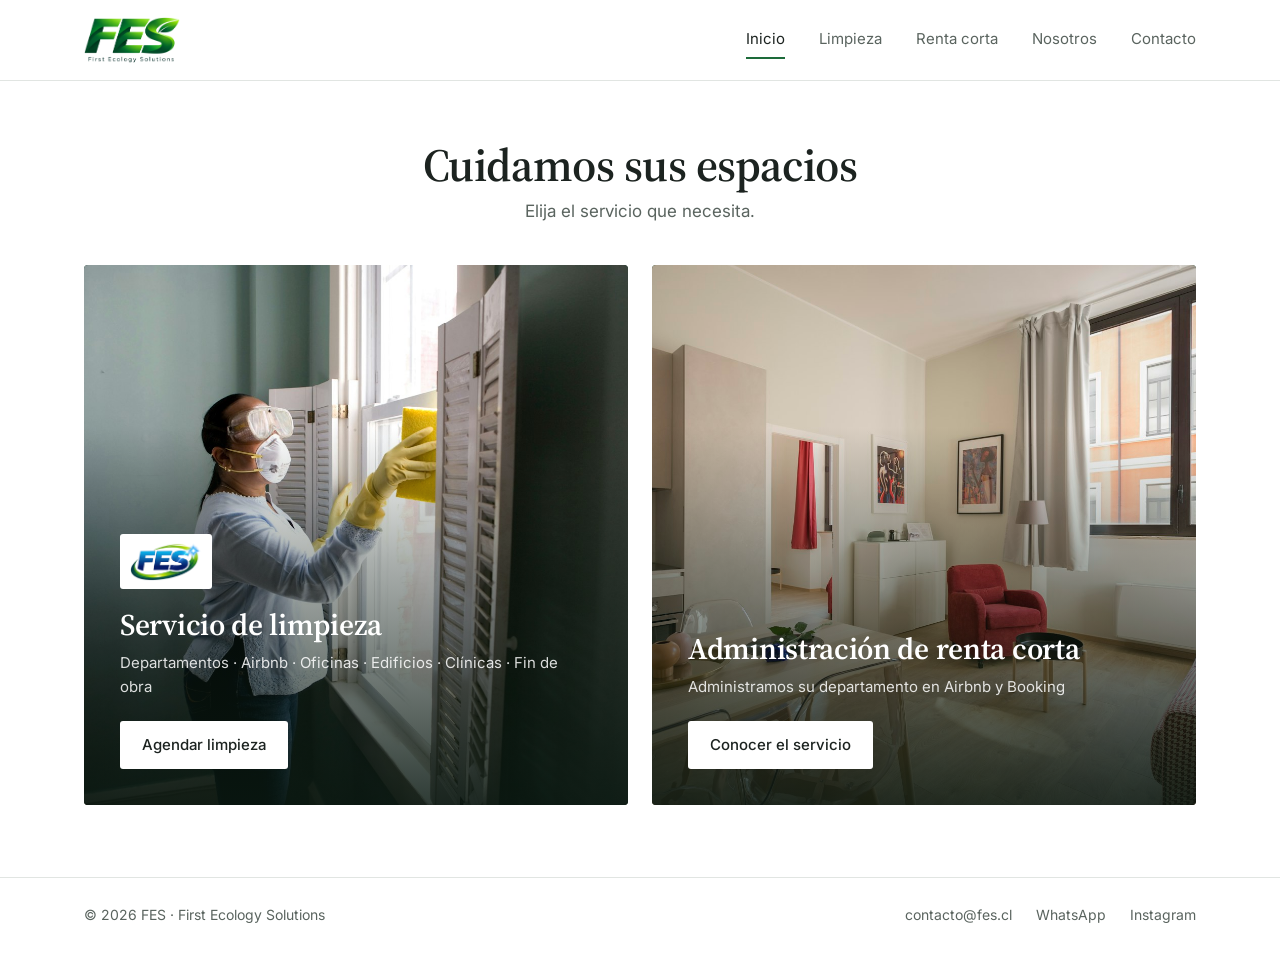
==== index.html @ 9bafbc3a "Sitio web FES: portada, renta corta, nosotros y contacto Co-Authored-By: Claude Opus 5.5 <noreply@an" ====
<!DOCTYPE html>
<html lang="es-CL">
<head>
  <meta charset="UTF-8" />
  <meta name="viewport" content="width=device-width, initial-scale=1.0" />
  <title>FES · First Ecology Solutions</title>
  <meta name="description" content="FES First Ecology Solutions: limpieza profesional y administración de departamentos en renta corta." />
  <link rel="icon" type="image/png" href="assets/logo-fes.png" />
  <link rel="preconnect" href="https://fonts.googleapis.com" />
  <link rel="preconnect" href="https://fonts.gstatic.com" crossorigin />
  <link href="https://fonts.googleapis.com/css2?family=Inter:wght@400;500;600&family=Source+Serif+4:opsz,wght@8..60,500;8..60,600&display=swap" rel="stylesheet" />
  <link rel="stylesheet" href="styles.css" />
</head>
<body class="page-home">

  <header class="header">
    <div class="container header__inner">
      <a href="index.html" class="header__logo" aria-label="FES inicio">
        <img src="assets/logo-fes.png" alt="FES First Ecology Solutions" />
      </a>
      <nav class="nav" id="nav">
        <a href="index.html" class="is-active">Inicio</a>
        <a href="https://www.tuu.cl/fes" target="_blank" rel="noopener">Limpieza</a>
        <a href="renta-corta.html">Renta corta</a>
        <a href="nosotros.html">Nosotros</a>
        <a href="contacto.html">Contacto</a>
      </nav>
      <button class="nav-toggle" id="navToggle" aria-label="Abrir menú" aria-expanded="false">
        <span></span><span></span><span></span>
      </button>
    </div>
  </header>

  <main class="home">
    <div class="container">
      <div class="home__intro">
        <h1>Cuidamos sus espacios</h1>
        <p>Elija el servicio que necesita.</p>
      </div>

      <div class="choices">
        <a href="https://www.tuu.cl/fes" target="_blank" rel="noopener" class="choice">
          <img src="assets/img/limpieza.jpg" alt="Profesional de FES limpiando una ventana" />
          <div class="choice__body">
            <img class="choice__logo" src="assets/logo-limpieza.png" alt="" />
            <h2>Servicio de limpieza</h2>
            <p>Departamentos · Airbnb · Oficinas · Edificios · Clínicas · Fin de obra</p>
            <span class="choice__btn">Agendar limpieza</span>
          </div>
        </a>

        <a href="renta-corta.html" class="choice">
          <img src="assets/img/renta-corta.jpg" alt="Departamento amoblado listo para huéspedes" />
          <div class="choice__body">
            <h2>Administración de renta corta</h2>
            <p>Administramos su departamento en Airbnb y Booking</p>
            <span class="choice__btn">Conocer el servicio</span>
          </div>
        </a>
      </div>
    </div>
  </main>

  <footer class="footer">
    <div class="container footer__inner">
      <span>© <span data-year></span> FES · First Ecology Solutions</span>
      <div class="footer__links">
        <a href="mailto:contacto@fes.cl">contacto@fes.cl</a>
        <a href="#" data-whatsapp-link>WhatsApp</a>
        <a href="https://instagram.com/" target="_blank" rel="noopener">Instagram</a>
      </div>
    </div>
  </footer>

  <script src="script.js"></script>
</body>
</html>
---- styles.css ----
/* FES · First Ecology Solutions */
:root {
  --green-dark: #123a26;
  --green:      #1d6b3a;
  --blue:       #1b4f9c;
  --ink:        #1c2320;
  --muted:      #5a645f;
  --line:       #e1e5e2;
  --alt:        #f5f6f4;
  --serif: "Source Serif 4", Georgia, "Times New Roman", serif;
  --sans:  "Inter", system-ui, -apple-system, "Segoe UI", sans-serif;
}

* { box-sizing: border-box; margin: 0; padding: 0; }
body { font-family: var(--sans); color: var(--ink); background: #fff; font-size: 16px; line-height: 1.6; -webkit-font-smoothing: antialiased; min-height: 100vh; display: flex; flex-direction: column; }
main { flex: 1; }
img { max-width: 100%; display: block; }
a { color: inherit; text-decoration: none; }
h1, h2 { font-family: var(--serif); font-weight: 600; line-height: 1.2; letter-spacing: -.01em; }
h3 { font-weight: 600; line-height: 1.35; }
.container { width: 100%; max-width: 1160px; margin: 0 auto; padding: 0 24px; }

/* Botones */
.btn { display: inline-block; padding: 13px 26px; border-radius: 3px; border: 1px solid transparent; font: 500 15px/1.2 var(--sans); cursor: pointer; transition: background .15s, color .15s; }
.btn--primary { background: var(--green); color: #fff; }
.btn--primary:hover { background: var(--green-dark); }
.btn--light { background: #fff; color: var(--ink); }
.btn--light:hover { background: var(--alt); }

.kicker { font-size: 13px; font-weight: 600; letter-spacing: .06em; text-transform: uppercase; color: var(--green); margin-bottom: 12px; }
.body-lg { font-size: 17px; color: var(--muted); margin-bottom: 28px; max-width: 520px; }
.page-title { font-size: clamp(32px, 4vw, 46px); margin-bottom: 18px; }

/* Encabezado */
.header { position: sticky; top: 0; z-index: 50; background: #fff; border-bottom: 1px solid var(--line); }
.header__inner { display: flex; align-items: center; justify-content: space-between; height: 80px; }
.header__logo img { height: 46px; width: auto; }
.nav { display: flex; align-items: center; gap: 34px; }
.nav a { font-size: 15px; color: var(--muted); padding: 6px 0; border-bottom: 2px solid transparent; }
.nav a:hover { color: var(--ink); }
.nav a.is-active { color: var(--ink); border-bottom-color: var(--green); }
.nav-toggle { display: none; background: none; border: 0; cursor: pointer; padding: 8px; }
.nav-toggle span { display: block; width: 22px; height: 2px; background: var(--ink); margin: 5px 0; }

/* Portada */
.home { padding: 56px 0 72px; }
.home__intro { text-align: center; margin-bottom: 40px; }
.home__intro h1 { font-size: clamp(32px, 4vw, 46px); margin-bottom: 6px; }
.home__intro p { color: var(--muted); font-size: 17px; }

.choices { display: grid; grid-template-columns: 1fr 1fr; gap: 24px; }
.choice { position: relative; display: block; height: 540px; overflow: hidden; border-radius: 4px; background: var(--green-dark); }
.choice > img { position: absolute; inset: 0; width: 100%; height: 100%; object-fit: cover; transition: transform .6s ease; }
.choice::after { content: ""; position: absolute; inset: 0; background: linear-gradient(to top, rgba(10, 25, 18, .85) 0%, rgba(10, 25, 18, .35) 45%, rgba(10, 25, 18, 0) 70%); }
.choice:hover > img { transform: scale(1.03); }
.choice__body { position: absolute; left: 0; right: 0; bottom: 0; z-index: 1; padding: 36px; color: #fff; }
.choice__logo { width: 92px; background: #fff; padding: 8px 10px; border-radius: 3px; margin-bottom: 18px; }
.choice h2 { font-size: 30px; margin-bottom: 8px; }
.choice p { color: rgba(255, 255, 255, .85); font-size: 15px; margin-bottom: 22px; }
.choice__btn { display: inline-block; background: #fff; color: var(--ink); padding: 12px 22px; border-radius: 3px; font-weight: 500; font-size: 15px; transition: background .15s, color .15s; }
.choice:hover .choice__btn { background: var(--green); color: #fff; }

/* Banner de página */
.banner { position: relative; padding: 140px 0 120px; color: #fff; background: linear-gradient(rgba(10, 25, 18, .55), rgba(10, 25, 18, .55)), var(--img) center / cover no-repeat; }
.banner h1 { font-size: clamp(34px, 5vw, 56px); margin-bottom: 12px; }
.banner p { font-size: 19px; color: rgba(255, 255, 255, .9); margin-bottom: 30px; max-width: 540px; }

/* Secciones */
.section { padding: 88px 0; }
.section--alt { background: var(--alt); }
.section__title { font-size: clamp(28px, 3.4vw, 38px); text-align: center; margin-bottom: 52px; }
.section__title--left { text-align: left; margin-bottom: 32px; }

.icons { display: grid; grid-template-columns: repeat(6, 1fr); gap: 24px; text-align: center; }
.icon-item svg { width: 40px; height: 40px; margin: 0 auto 16px; fill: none; stroke: var(--green); stroke-width: 1.5; stroke-linecap: round; stroke-linejoin: round; }
.icon-item h3 { font-size: 16px; margin-bottom: 4px; }
.icon-item p { font-size: 14px; color: var(--muted); }

.split { display: grid; grid-template-columns: 1fr 1fr; gap: 72px; align-items: center; }
.split__img { width: 100%; aspect-ratio: 4 / 3; object-fit: cover; border-radius: 4px; }

.steps { list-style: none; display: grid; gap: 26px; }
.steps li { display: flex; gap: 20px; align-items: flex-start; }
.steps span { flex-shrink: 0; width: 40px; height: 40px; border: 1px solid var(--green); color: var(--green); border-radius: 50%; display: grid; place-items: center; font-family: var(--serif); font-size: 18px; }
.steps h3 { font-size: 17px; }
.steps p { color: var(--muted); font-size: 15px; }

.values { display: grid; grid-template-columns: repeat(4, 1fr); gap: 40px; }
.values div { border-top: 2px solid var(--green); padding-top: 20px; }
.values h3 { font-size: 18px; margin-bottom: 6px; }
.values p { color: var(--muted); font-size: 15px; }

.cta { background: var(--green-dark); color: #fff; padding: 64px 0; }
.cta__inner { display: flex; justify-content: space-between; align-items: center; gap: 24px; flex-wrap: wrap; }
.cta h2 { font-size: clamp(26px, 3vw, 34px); }
.cta .btn--primary { background: #fff; color: var(--ink); }
.cta .btn--primary:hover { background: var(--alt); }

/* Contacto */
.contact { display: grid; grid-template-columns: 110px 1fr; gap: 12px 16px; border-top: 1px solid var(--line); padding-top: 22px; margin-bottom: 28px; }
.contact dt { color: var(--muted); font-size: 14px; }
.contact a, .note a { color: var(--green); font-weight: 500; }
.note { color: var(--muted); font-size: 15px; }
.form { border: 1px solid var(--line); padding: 34px; display: grid; gap: 18px; }
.form label { display: grid; gap: 6px; font-size: 14px; font-weight: 500; }
.form input, .form select, .form textarea { font: 400 15px var(--sans); padding: 11px 13px; border: 1px solid #c9d0cb; border-radius: 3px; background: #fff; width: 100%; }
.form input:focus, .form select:focus, .form textarea:focus { outline: 2px solid var(--green); outline-offset: -1px; }
.form .btn { justify-self: start; }

/* Pie */
.footer { border-top: 1px solid var(--line); font-size: 14px; color: var(--muted); }
.footer__inner { display: flex; justify-content: space-between; align-items: center; gap: 16px; flex-wrap: wrap; padding-top: 26px; padding-bottom: 26px; }
.footer__links { display: flex; gap: 24px; }
.footer a:hover { color: var(--green); }

/* Responsive */
@media (max-width: 960px) {
  .icons { grid-template-columns: repeat(3, 1fr); row-gap: 40px; }
  .values { grid-template-columns: repeat(2, 1fr); }
}
@media (max-width: 800px) {
  .nav-toggle { display: block; }
  .nav { display: none; position: absolute; top: 100%; left: 0; right: 0; flex-direction: column; align-items: stretch; gap: 0; background: #fff; border-bottom: 1px solid var(--line); padding: 4px 24px 12px; }
  .nav.is-open { display: flex; }
  .nav a { padding: 14px 0; border-bottom: 1px solid var(--line); }
  .nav a.is-active { border-bottom-color: var(--line); color: var(--green); }
  .choices, .split { grid-template-columns: 1fr; gap: 20px; }
  .split { gap: 40px; }
  .choice { height: 440px; }
  .home { padding: 36px 0 48px; }
  .home__intro { margin-bottom: 28px; }
  .banner { padding: 96px 0 80px; }
  .section { padding: 64px 0; }
}
@media (max-width: 520px) {
  .icons { grid-template-columns: repeat(2, 1fr); }
  .values { grid-template-columns: 1fr; }
  .choice { height: 400px; }
  .choice__body { padding: 26px; }
  .choice h2 { font-size: 26px; }
  .form { padding: 24px; }
}
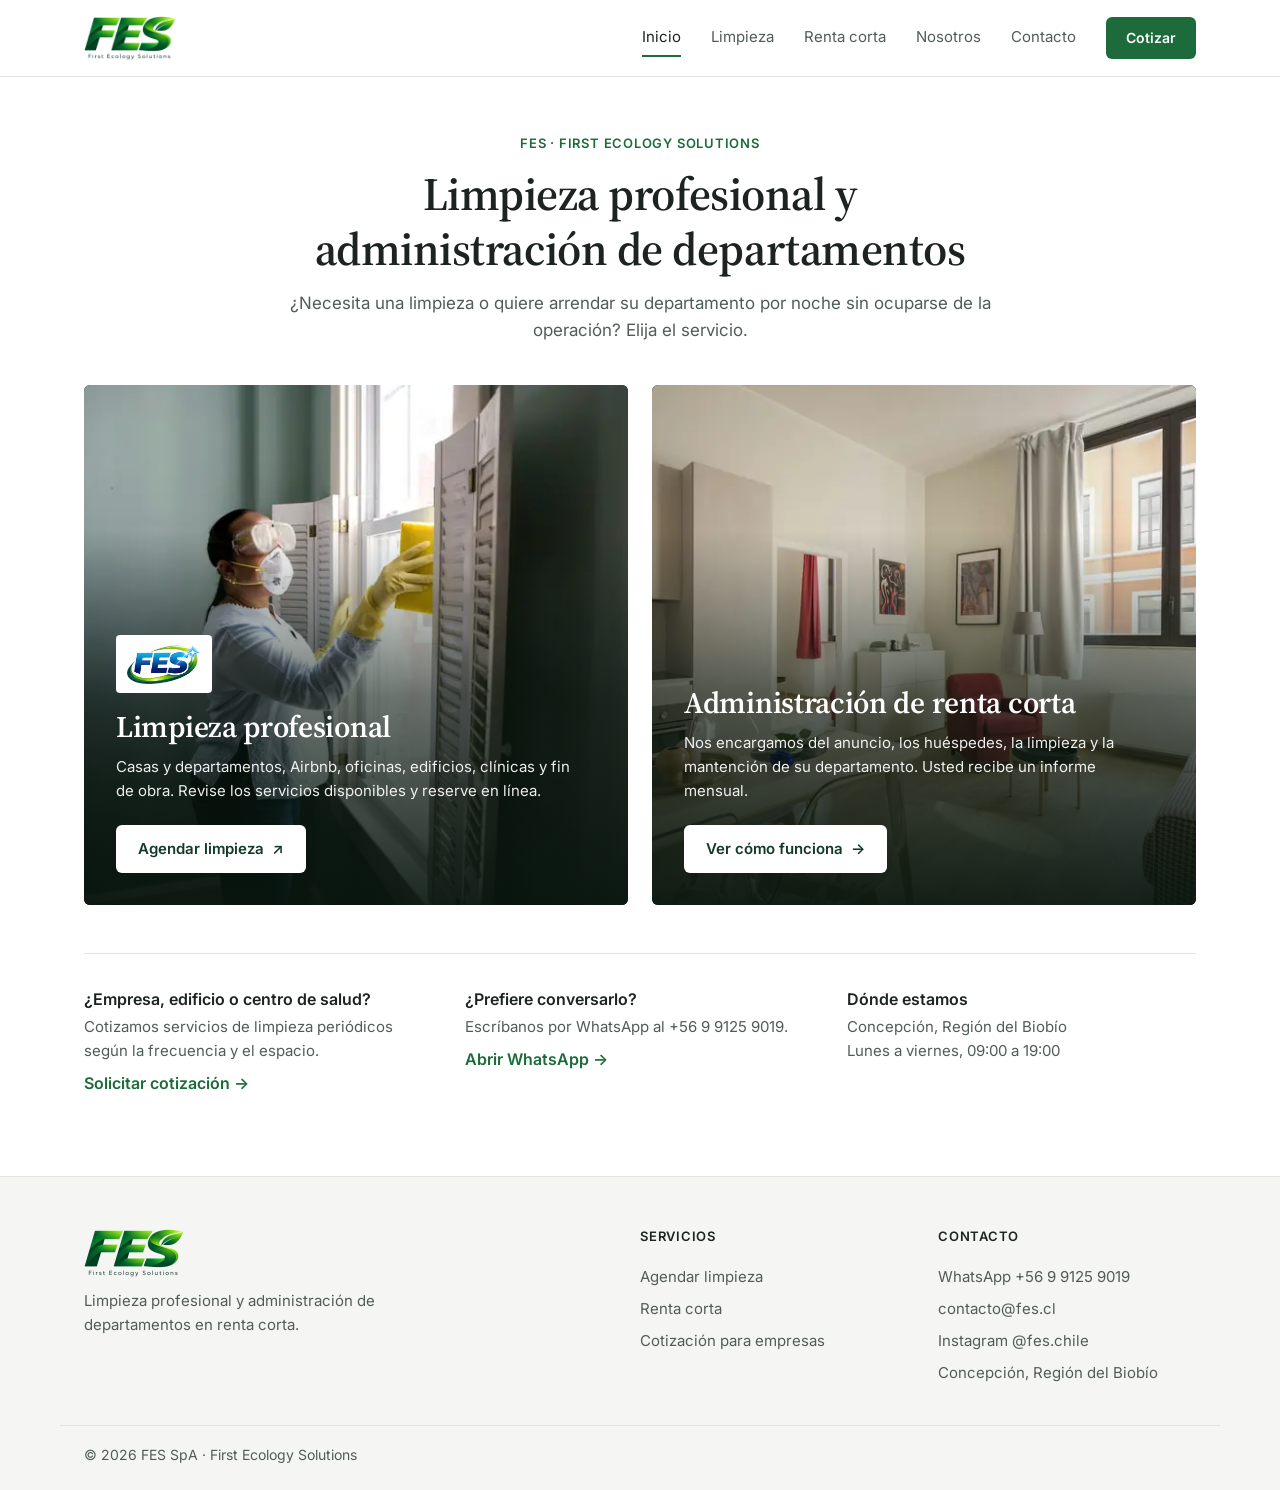
==== commit 68aa120c: "Mejora integral del sitio: contacto centralizado, textos comerciales, accesibilidad, SEO e imágenes " ====
--- a/index.html
+++ b/index.html
@@ -3,75 +3,140 @@
 <head>
   <meta charset="UTF-8" />
   <meta name="viewport" content="width=device-width, initial-scale=1.0" />
-  <title>FES · First Ecology Solutions</title>
-  <meta name="description" content="FES First Ecology Solutions: limpieza profesional y administración de departamentos en renta corta." />
-  <link rel="icon" type="image/png" href="assets/logo-fes.png" />
+  <title>FES | Limpieza profesional y administración de renta corta en Concepción</title>
+  <meta name="description" content="Agende una limpieza profesional en línea o deje la administración de su departamento en renta corta en manos de FES. Concepción, Región del Biobío." />
+  <link rel="canonical" href="https://fes-web.renatocarrasco2007.workers.dev/" />
+  <meta name="theme-color" content="#123a26" />
+  <meta property="og:type" content="website" />
+  <meta property="og:locale" content="es_CL" />
+  <meta property="og:site_name" content="FES · First Ecology Solutions" />
+  <meta property="og:title" content="FES | Limpieza profesional y administración de renta corta" />
+  <meta property="og:description" content="Agende una limpieza en línea o solicite la evaluación de su departamento para renta corta." />
+  <meta property="og:url" content="https://fes-web.renatocarrasco2007.workers.dev/" />
+  <meta property="og:image" content="https://fes-web.renatocarrasco2007.workers.dev/assets/og-image.jpg" />
+  <meta property="og:image:width" content="1200" />
+  <meta property="og:image:height" content="630" />
+  <meta name="twitter:card" content="summary_large_image" />
+  <link rel="icon" type="image/png" sizes="48x48" href="assets/favicon-48.png" />
+  <link rel="apple-touch-icon" href="assets/apple-touch-icon.png" />
   <link rel="preconnect" href="https://fonts.googleapis.com" />
   <link rel="preconnect" href="https://fonts.gstatic.com" crossorigin />
-  <link href="https://fonts.googleapis.com/css2?family=Inter:wght@400;500;600&family=Source+Serif+4:opsz,wght@8..60,500;8..60,600&display=swap" rel="stylesheet" />
+  <link href="https://fonts.googleapis.com/css2?family=Inter:wght@400;500;600&family=Source+Serif+4:opsz,wght@8..60,600&display=swap" rel="stylesheet" />
   <link rel="stylesheet" href="styles.css" />
+  <link rel="preload" as="image" type="image/webp" href="assets/img/limpieza-800.webp" imagesrcset="assets/img/limpieza-800.webp 800w, assets/img/limpieza-1600.webp 1600w" imagesizes="(max-width: 800px) 100vw, 560px" />
 </head>
-<body class="page-home">
+<body>
+  <a class="skip-link" href="#contenido">Saltar al contenido</a>
 
   <header class="header">
     <div class="container header__inner">
-      <a href="index.html" class="header__logo" aria-label="FES inicio">
-        <img src="assets/logo-fes.png" alt="FES First Ecology Solutions" />
+      <a href="index.html" class="header__logo" aria-label="FES, ir al inicio">
+        <picture>
+          <source srcset="assets/logo-fes.webp" type="image/webp" />
+          <img src="assets/logo-fes.png" alt="FES First Ecology Solutions" width="400" height="192" />
+        </picture>
       </a>
-      <nav class="nav" id="nav">
-        <a href="index.html" class="is-active">Inicio</a>
-        <a href="https://www.tuu.cl/fes" target="_blank" rel="noopener">Limpieza</a>
+      <button class="nav-toggle" id="navToggle" type="button" aria-label="Abrir menú" aria-expanded="false" aria-controls="nav">
+        <span></span><span></span><span></span>
+      </button>
+      <nav class="nav" id="nav" aria-label="Principal">
+        <a href="index.html" aria-current="page">Inicio</a>
+        <a href="https://www.tuu.cl/fes" data-link="booking" target="_blank" rel="noopener">Limpieza<span class="sr-only"> (abre la agenda en una pestaña nueva)</span></a>
         <a href="renta-corta.html">Renta corta</a>
         <a href="nosotros.html">Nosotros</a>
         <a href="contacto.html">Contacto</a>
+        <a href="contacto.html" class="btn btn--primary btn--sm nav__cta">Cotizar</a>
       </nav>
-      <button class="nav-toggle" id="navToggle" aria-label="Abrir menú" aria-expanded="false">
-        <span></span><span></span><span></span>
-      </button>
     </div>
   </header>
 
-  <main class="home">
-    <div class="container">
-      <div class="home__intro">
-        <h1>Cuidamos sus espacios</h1>
-        <p>Elija el servicio que necesita.</p>
+  <main id="contenido">
+    <section class="home">
+      <div class="container">
+        <div class="home__intro">
+          <p class="kicker">FES · First Ecology Solutions</p>
+          <h1>Limpieza profesional y administración de departamentos</h1>
+          <p class="home__lead">¿Necesita una limpieza o quiere arrendar su departamento por noche sin ocuparse de la operación? Elija el servicio.</p>
+        </div>
+
+        <div class="choices">
+          <a href="https://www.tuu.cl/fes" data-link="booking" target="_blank" rel="noopener" class="choice">
+            <picture>
+              <source type="image/webp" srcset="assets/img/limpieza-800.webp 800w, assets/img/limpieza-1600.webp 1600w" sizes="(max-width: 800px) 100vw, 560px" />
+              <img src="assets/img/limpieza.jpg" alt="" width="1200" height="800" fetchpriority="high" />
+            </picture>
+            <div class="choice__body">
+              <picture>
+                <source srcset="assets/logo-limpieza.webp" type="image/webp" />
+                <img class="choice__logo" src="assets/logo-limpieza.png" alt="" width="300" height="163" />
+              </picture>
+              <h2>Limpieza profesional</h2>
+              <p>Casas y departamentos, Airbnb, oficinas, edificios, clínicas y fin de obra. Revise los servicios disponibles y reserve en línea.</p>
+              <span class="choice__btn">Agendar limpieza <span aria-hidden="true">↗</span></span>
+              <span class="sr-only"> (abre la agenda de FES en Tuu, en una pestaña nueva)</span>
+            </div>
+          </a>
+
+          <a href="renta-corta.html" class="choice">
+            <picture>
+              <source type="image/webp" srcset="assets/img/renta-corta-800.webp 800w, assets/img/renta-corta-1600.webp 1600w" sizes="(max-width: 800px) 100vw, 560px" />
+              <img src="assets/img/renta-corta.jpg" alt="" width="1200" height="800" />
+            </picture>
+            <div class="choice__body">
+              <h2>Administración de renta corta</h2>
+              <p>Nos encargamos del anuncio, los huéspedes, la limpieza y la mantención de su departamento. Usted recibe un informe mensual.</p>
+              <span class="choice__btn">Ver cómo funciona <span aria-hidden="true">→</span></span>
+            </div>
+          </a>
+        </div>
+
+        <div class="home__extra">
+          <div>
+            <h2>¿Empresa, edificio o centro de salud?</h2>
+            <p>Cotizamos servicios de limpieza periódicos según la frecuencia y el espacio.</p>
+            <a href="contacto.html?servicio=empresa" class="link-arrow">Solicitar cotización</a>
+          </div>
+          <div data-show-if="whatsapp">
+            <h2>¿Prefiere conversarlo?</h2>
+            <p>Escríbanos por WhatsApp al <span data-text="whatsappLabel"></span>.</p>
+            <a href="#" data-link="whatsapp" target="_blank" rel="noopener" class="link-arrow">Abrir WhatsApp<span class="sr-only"> (pestaña nueva)</span></a>
+          </div>
+          <div data-show-if="location hours">
+            <h2>Dónde estamos</h2>
+            <p><span data-text="location"></span><br /><span data-text="hours"></span></p>
+          </div>
+        </div>
       </div>
-
-      <div class="choices">
-        <a href="https://www.tuu.cl/fes" target="_blank" rel="noopener" class="choice">
-          <img src="assets/img/limpieza.jpg" alt="Profesional de FES limpiando una ventana" />
-          <div class="choice__body">
-            <img class="choice__logo" src="assets/logo-limpieza.png" alt="" />
-            <h2>Servicio de limpieza</h2>
-            <p>Departamentos · Airbnb · Oficinas · Edificios · Clínicas · Fin de obra</p>
-            <span class="choice__btn">Agendar limpieza</span>
-          </div>
-        </a>
-
-        <a href="renta-corta.html" class="choice">
-          <img src="assets/img/renta-corta.jpg" alt="Departamento amoblado listo para huéspedes" />
-          <div class="choice__body">
-            <h2>Administración de renta corta</h2>
-            <p>Administramos su departamento en Airbnb y Booking</p>
-            <span class="choice__btn">Conocer el servicio</span>
-          </div>
-        </a>
-      </div>
-    </div>
+    </section>
   </main>
 
   <footer class="footer">
     <div class="container footer__inner">
-      <span>© <span data-year></span> FES · First Ecology Solutions</span>
-      <div class="footer__links">
-        <a href="mailto:contacto@fes.cl">contacto@fes.cl</a>
-        <a href="#" data-whatsapp-link>WhatsApp</a>
-        <a href="https://instagram.com/" target="_blank" rel="noopener">Instagram</a>
+      <div class="footer__brand">
+        <picture>
+          <source srcset="assets/logo-fes.webp" type="image/webp" />
+          <img src="assets/logo-fes.png" alt="FES First Ecology Solutions" width="400" height="192" loading="lazy" />
+        </picture>
+        <p>Limpieza profesional y administración de departamentos en renta corta.</p>
+      </div>
+      <nav aria-label="Servicios">
+        <h2>Servicios</h2>
+        <a href="https://www.tuu.cl/fes" data-link="booking" target="_blank" rel="noopener">Agendar limpieza<span class="sr-only"> (pestaña nueva)</span></a>
+        <a href="renta-corta.html">Renta corta</a>
+        <a href="contacto.html?servicio=empresa">Cotización para empresas</a>
+      </nav>
+      <div>
+        <h2>Contacto</h2>
+        <a href="#" data-link="whatsapp" target="_blank" rel="noopener">WhatsApp <span data-text="whatsappLabel"></span></a>
+        <a href="#" data-link="email"><span data-text="email"></span></a>
+        <a href="#" data-link="instagram" target="_blank" rel="noopener">Instagram <span data-text="instagramLabel"></span></a>
+        <p data-show-if="location" data-text="location"></p>
       </div>
     </div>
+    <div class="container footer__bottom">© <span data-year></span> FES SpA · First Ecology Solutions</div>
   </footer>
 
+  <script src="config.js"></script>
   <script src="script.js"></script>
 </body>
 </html>
--- a/styles.css
+++ b/styles.css
@@ -2,141 +2,231 @@
 :root {
   --green-dark: #123a26;
   --green:      #1d6b3a;
-  --blue:       #1b4f9c;
+  --green-tint: #eaf3ec;
   --ink:        #1c2320;
-  --muted:      #5a645f;
-  --line:       #e1e5e2;
+  --muted:      #525c57;
+  --line:       #dfe4e0;
   --alt:        #f5f6f4;
+  --error:      #b3261e;
+  --focus:      #1b5fd1;
+  --radius:     6px;
   --serif: "Source Serif 4", Georgia, "Times New Roman", serif;
-  --sans:  "Inter", system-ui, -apple-system, "Segoe UI", sans-serif;
-}
-
-* { box-sizing: border-box; margin: 0; padding: 0; }
+  --sans:  "Inter", system-ui, -apple-system, "Segoe UI", Roboto, sans-serif;
+}
+
+*, *::before, *::after { box-sizing: border-box; }
+* { margin: 0; padding: 0; }
+html { -webkit-text-size-adjust: 100%; }
+[hidden] { display: none !important; }
 body { font-family: var(--sans); color: var(--ink); background: #fff; font-size: 16px; line-height: 1.6; -webkit-font-smoothing: antialiased; min-height: 100vh; display: flex; flex-direction: column; }
 main { flex: 1; }
-img { max-width: 100%; display: block; }
-a { color: inherit; text-decoration: none; }
+img { max-width: 100%; height: auto; display: block; }
+a { color: inherit; }
+ul, ol { list-style: none; }
 h1, h2 { font-family: var(--serif); font-weight: 600; line-height: 1.2; letter-spacing: -.01em; }
-h3 { font-weight: 600; line-height: 1.35; }
+h3 { font-size: 17px; font-weight: 600; line-height: 1.35; }
 .container { width: 100%; max-width: 1160px; margin: 0 auto; padding: 0 24px; }
 
+/* Accesibilidad */
+.sr-only { position: absolute; width: 1px; height: 1px; padding: 0; margin: -1px; overflow: hidden; clip: rect(0 0 0 0); white-space: nowrap; border: 0; }
+.skip-link { position: absolute; left: 16px; top: -60px; z-index: 100; background: var(--ink); color: #fff; padding: 10px 16px; border-radius: var(--radius); text-decoration: none; }
+.skip-link:focus { top: 12px; }
+:focus-visible { outline: 3px solid var(--focus); outline-offset: 2px; }
+.banner :focus-visible, .cta :focus-visible, .choice:focus-visible { outline-color: #fff; box-shadow: 0 0 0 6px var(--focus); }
+@media (prefers-reduced-motion: reduce) { * { transition: none !important; scroll-behavior: auto !important; } }
+
 /* Botones */
-.btn { display: inline-block; padding: 13px 26px; border-radius: 3px; border: 1px solid transparent; font: 500 15px/1.2 var(--sans); cursor: pointer; transition: background .15s, color .15s; }
+.btn { display: inline-flex; align-items: center; justify-content: center; gap: 8px; min-height: 48px; padding: 12px 24px; border-radius: var(--radius); border: 2px solid transparent; font: 600 15px/1.2 var(--sans); text-decoration: none; text-align: center; cursor: pointer; transition: background-color .15s, color .15s, border-color .15s; }
+.btn--sm { min-height: 42px; padding: 9px 18px; font-size: 14px; }
+.btn--block { width: 100%; }
 .btn--primary { background: var(--green); color: #fff; }
 .btn--primary:hover { background: var(--green-dark); }
-.btn--light { background: #fff; color: var(--ink); }
-.btn--light:hover { background: var(--alt); }
+.btn--secondary { background: #fff; color: var(--green); border-color: var(--green); }
+.btn--secondary:hover { background: var(--green-tint); }
+.btn--light { background: #fff; color: var(--green-dark); }
+.btn--light:hover { background: var(--green-tint); }
+.btn--outline-light { color: #fff; border-color: rgba(255, 255, 255, .85); }
+.btn--outline-light:hover { background: rgba(255, 255, 255, .12); }
+.btn-row { display: flex; flex-wrap: wrap; gap: 12px; }
+
+.link-arrow { font-weight: 600; color: var(--green); text-decoration: none; }
+.link-arrow::after { content: " →"; }
+.link-arrow:hover { text-decoration: underline; }
 
 .kicker { font-size: 13px; font-weight: 600; letter-spacing: .06em; text-transform: uppercase; color: var(--green); margin-bottom: 12px; }
-.body-lg { font-size: 17px; color: var(--muted); margin-bottom: 28px; max-width: 520px; }
-.page-title { font-size: clamp(32px, 4vw, 46px); margin-bottom: 18px; }
+.kicker--light { color: #cfe6d6; }
+.body-lg { font-size: 17px; color: var(--muted); margin-bottom: 28px; max-width: 560px; }
+.page-title { font-size: clamp(30px, 4vw, 44px); margin-bottom: 18px; }
 
 /* Encabezado */
 .header { position: sticky; top: 0; z-index: 50; background: #fff; border-bottom: 1px solid var(--line); }
-.header__inner { display: flex; align-items: center; justify-content: space-between; height: 80px; }
-.header__logo img { height: 46px; width: auto; }
-.nav { display: flex; align-items: center; gap: 34px; }
-.nav a { font-size: 15px; color: var(--muted); padding: 6px 0; border-bottom: 2px solid transparent; }
-.nav a:hover { color: var(--ink); }
-.nav a.is-active { color: var(--ink); border-bottom-color: var(--green); }
-.nav-toggle { display: none; background: none; border: 0; cursor: pointer; padding: 8px; }
-.nav-toggle span { display: block; width: 22px; height: 2px; background: var(--ink); margin: 5px 0; }
+.header__inner { display: flex; align-items: center; justify-content: space-between; gap: 24px; height: 76px; }
+.header__logo { display: block; flex-shrink: 0; }
+.header__logo img { height: 44px; width: auto; }
+.nav { display: flex; align-items: center; gap: 30px; }
+.nav a:not(.btn) { font-size: 15px; color: var(--muted); text-decoration: none; padding: 6px 0; border-bottom: 2px solid transparent; }
+.nav a:not(.btn):hover { color: var(--ink); }
+.nav a[aria-current="page"]:not(.btn) { color: var(--ink); border-bottom-color: var(--green); }
+.nav-toggle { display: none; width: 48px; height: 48px; background: none; border: 0; border-radius: var(--radius); cursor: pointer; padding: 12px; }
+.nav-toggle span { display: block; height: 2px; background: var(--ink); margin: 5px 0; transition: transform .2s, opacity .2s; }
+.nav-toggle[aria-expanded="true"] span:nth-child(1) { transform: translateY(7px) rotate(45deg); }
+.nav-toggle[aria-expanded="true"] span:nth-child(2) { opacity: 0; }
+.nav-toggle[aria-expanded="true"] span:nth-child(3) { transform: translateY(-7px) rotate(-45deg); }
 
 /* Portada */
-.home { padding: 56px 0 72px; }
-.home__intro { text-align: center; margin-bottom: 40px; }
-.home__intro h1 { font-size: clamp(32px, 4vw, 46px); margin-bottom: 6px; }
-.home__intro p { color: var(--muted); font-size: 17px; }
+.home { padding: 56px 0 80px; }
+.home__intro { text-align: center; max-width: 720px; margin: 0 auto 40px; }
+.home__intro h1 { font-size: clamp(30px, 4vw, 46px); margin-bottom: 14px; }
+.home__lead { color: var(--muted); font-size: 17px; }
 
 .choices { display: grid; grid-template-columns: 1fr 1fr; gap: 24px; }
-.choice { position: relative; display: block; height: 540px; overflow: hidden; border-radius: 4px; background: var(--green-dark); }
-.choice > img { position: absolute; inset: 0; width: 100%; height: 100%; object-fit: cover; transition: transform .6s ease; }
-.choice::after { content: ""; position: absolute; inset: 0; background: linear-gradient(to top, rgba(10, 25, 18, .85) 0%, rgba(10, 25, 18, .35) 45%, rgba(10, 25, 18, 0) 70%); }
-.choice:hover > img { transform: scale(1.03); }
-.choice__body { position: absolute; left: 0; right: 0; bottom: 0; z-index: 1; padding: 36px; color: #fff; }
-.choice__logo { width: 92px; background: #fff; padding: 8px 10px; border-radius: 3px; margin-bottom: 18px; }
-.choice h2 { font-size: 30px; margin-bottom: 8px; }
-.choice p { color: rgba(255, 255, 255, .85); font-size: 15px; margin-bottom: 22px; }
-.choice__btn { display: inline-block; background: #fff; color: var(--ink); padding: 12px 22px; border-radius: 3px; font-weight: 500; font-size: 15px; transition: background .15s, color .15s; }
+.choice { position: relative; display: flex; flex-direction: column; justify-content: flex-end; min-height: 520px; overflow: hidden; border-radius: var(--radius); background: var(--green-dark); color: #fff; text-decoration: none; }
+.choice > picture, .choice > picture img { position: absolute; inset: 0; width: 100%; height: 100%; }
+.choice > picture img { object-fit: cover; transition: transform .5s ease; }
+.choice::after { content: ""; position: absolute; inset: 0; background: linear-gradient(to top, rgba(8, 22, 15, .92) 0%, rgba(8, 22, 15, .6) 40%, rgba(8, 22, 15, 0) 72%); }
+.choice:hover > picture img { transform: scale(1.03); }
+.choice__body { position: relative; z-index: 1; padding: 32px; }
+.choice__logo { width: 96px; height: auto; background: #fff; padding: 8px 10px; border-radius: 4px; margin-bottom: 16px; }
+.choice h2 { font-size: clamp(24px, 2.6vw, 30px); margin-bottom: 10px; }
+.choice p { color: rgba(255, 255, 255, .92); font-size: 15px; margin-bottom: 22px; max-width: 460px; }
+.choice__btn { display: inline-flex; align-items: center; gap: 8px; min-height: 48px; padding: 12px 22px; background: #fff; color: var(--green-dark); border-radius: var(--radius); font-weight: 600; font-size: 15px; transition: background-color .15s, color .15s; }
 .choice:hover .choice__btn { background: var(--green); color: #fff; }
 
+.home__extra { display: grid; grid-template-columns: repeat(3, 1fr); gap: 32px; margin-top: 48px; padding-top: 36px; border-top: 1px solid var(--line); }
+.home__extra h2 { font-family: var(--sans); font-size: 16px; font-weight: 600; letter-spacing: 0; margin-bottom: 6px; }
+.home__extra p { color: var(--muted); font-size: 15px; margin-bottom: 8px; }
+
 /* Banner de página */
-.banner { position: relative; padding: 140px 0 120px; color: #fff; background: linear-gradient(rgba(10, 25, 18, .55), rgba(10, 25, 18, .55)), var(--img) center / cover no-repeat; }
-.banner h1 { font-size: clamp(34px, 5vw, 56px); margin-bottom: 12px; }
-.banner p { font-size: 19px; color: rgba(255, 255, 255, .9); margin-bottom: 30px; max-width: 540px; }
+.banner { position: relative; overflow: hidden; color: #fff; background: var(--green-dark); }
+.banner picture { position: absolute; inset: 0; }
+.banner__img { width: 100%; height: 100%; object-fit: cover; }
+.banner::after { content: ""; position: absolute; inset: 0; background: linear-gradient(90deg, rgba(8, 22, 15, .86) 0%, rgba(8, 22, 15, .6) 55%, rgba(8, 22, 15, .35) 100%); }
+.banner__content { position: relative; z-index: 1; padding-top: 120px; padding-bottom: 110px; }
+.banner h1 { font-size: clamp(30px, 4.6vw, 52px); max-width: 760px; margin-bottom: 16px; }
+.banner__content > p:not(.kicker) { font-size: 18px; color: rgba(255, 255, 255, .92); margin-bottom: 30px; max-width: 600px; }
 
 /* Secciones */
 .section { padding: 88px 0; }
 .section--alt { background: var(--alt); }
-.section__title { font-size: clamp(28px, 3.4vw, 38px); text-align: center; margin-bottom: 52px; }
-.section__title--left { text-align: left; margin-bottom: 32px; }
-
-.icons { display: grid; grid-template-columns: repeat(6, 1fr); gap: 24px; text-align: center; }
-.icon-item svg { width: 40px; height: 40px; margin: 0 auto 16px; fill: none; stroke: var(--green); stroke-width: 1.5; stroke-linecap: round; stroke-linejoin: round; }
-.icon-item h3 { font-size: 16px; margin-bottom: 4px; }
-.icon-item p { font-size: 14px; color: var(--muted); }
+.section h2 { font-size: clamp(26px, 3.2vw, 36px); margin-bottom: 14px; }
+.section__head { max-width: 680px; margin-bottom: 48px; }
+.section__head p { color: var(--muted); font-size: 17px; }
+
+.icons { display: grid; grid-template-columns: repeat(3, 1fr); gap: 40px 48px; }
+.icons svg { width: 36px; height: 36px; margin-bottom: 14px; fill: none; stroke: var(--green); stroke-width: 1.5; stroke-linecap: round; stroke-linejoin: round; }
+.icons h3 { margin-bottom: 4px; }
+.icons p { font-size: 15px; color: var(--muted); }
 
 .split { display: grid; grid-template-columns: 1fr 1fr; gap: 72px; align-items: center; }
-.split__img { width: 100%; aspect-ratio: 4 / 3; object-fit: cover; border-radius: 4px; }
-
-.steps { list-style: none; display: grid; gap: 26px; }
-.steps li { display: flex; gap: 20px; align-items: flex-start; }
-.steps span { flex-shrink: 0; width: 40px; height: 40px; border: 1px solid var(--green); color: var(--green); border-radius: 50%; display: grid; place-items: center; font-family: var(--serif); font-size: 18px; }
-.steps h3 { font-size: 17px; }
+.split--top { align-items: start; }
+.split__img { width: 100%; aspect-ratio: 4 / 3; object-fit: cover; border-radius: var(--radius); }
+
+.steps { display: grid; gap: 24px; margin-top: 12px; }
+.steps li { display: flex; gap: 18px; align-items: flex-start; }
+.steps li > span { flex-shrink: 0; width: 38px; height: 38px; border: 1.5px solid var(--green); color: var(--green); border-radius: 50%; display: grid; place-items: center; font-family: var(--serif); font-weight: 600; }
 .steps p { color: var(--muted); font-size: 15px; }
 
-.values { display: grid; grid-template-columns: repeat(4, 1fr); gap: 40px; }
-.values div { border-top: 2px solid var(--green); padding-top: 20px; }
-.values h3 { font-size: 18px; margin-bottom: 6px; }
+.deliverables { border-top: 1px solid var(--line); }
+.deliverables li { display: grid; grid-template-columns: 220px 1fr; gap: 16px; padding: 18px 0; border-bottom: 1px solid var(--line); }
+.deliverables span { color: var(--muted); }
+
+.faq { border-top: 1px solid var(--line); }
+.faq details { border-bottom: 1px solid var(--line); }
+.faq summary { cursor: pointer; list-style: none; padding: 18px 0; font-weight: 600; display: flex; justify-content: space-between; align-items: center; gap: 20px; }
+.faq summary::-webkit-details-marker { display: none; }
+.faq summary::after { content: "+"; flex-shrink: 0; color: var(--green); font-size: 22px; font-weight: 400; line-height: 1; }
+.faq details[open] summary::after { content: "−"; }
+.faq details p { color: var(--muted); padding-bottom: 20px; max-width: 620px; }
+
+.values { display: grid; grid-template-columns: repeat(4, 1fr); gap: 36px; }
+.values li { border-top: 2px solid var(--green); padding-top: 18px; }
+.values h3 { margin-bottom: 6px; }
 .values p { color: var(--muted); font-size: 15px; }
 
-.cta { background: var(--green-dark); color: #fff; padding: 64px 0; }
+.facts { border-top: 1px solid var(--line); }
+.facts > div { display: grid; grid-template-columns: 180px 1fr; gap: 16px; padding: 14px 0; border-bottom: 1px solid var(--line); }
+.facts dt { color: var(--muted); font-size: 15px; }
+.facts a { color: var(--green); font-weight: 600; }
+.facts--compact > div { grid-template-columns: 110px 1fr; padding: 11px 0; }
+.facts--compact dt { font-size: 14px; }
+
+.cta { background: var(--green-dark); color: #fff; padding: 60px 0; }
 .cta__inner { display: flex; justify-content: space-between; align-items: center; gap: 24px; flex-wrap: wrap; }
-.cta h2 { font-size: clamp(26px, 3vw, 34px); }
-.cta .btn--primary { background: #fff; color: var(--ink); }
-.cta .btn--primary:hover { background: var(--alt); }
+.cta h2 { font-size: clamp(24px, 3vw, 32px); margin-bottom: 4px; }
+.cta p { color: #cfe0d5; }
 
 /* Contacto */
-.contact { display: grid; grid-template-columns: 110px 1fr; gap: 12px 16px; border-top: 1px solid var(--line); padding-top: 22px; margin-bottom: 28px; }
-.contact dt { color: var(--muted); font-size: 14px; }
-.contact a, .note a { color: var(--green); font-weight: 500; }
-.note { color: var(--muted); font-size: 15px; }
-.form { border: 1px solid var(--line); padding: 34px; display: grid; gap: 18px; }
-.form label { display: grid; gap: 6px; font-size: 14px; font-weight: 500; }
-.form input, .form select, .form textarea { font: 400 15px var(--sans); padding: 11px 13px; border: 1px solid #c9d0cb; border-radius: 3px; background: #fff; width: 100%; }
-.form input:focus, .form select:focus, .form textarea:focus { outline: 2px solid var(--green); outline-offset: -1px; }
-.form .btn { justify-self: start; }
+.booking-note { background: var(--green-tint); border-radius: var(--radius); padding: 22px 24px; margin-bottom: 28px; }
+.booking-note h2 { font-family: var(--sans); font-size: 16px; font-weight: 600; letter-spacing: 0; margin-bottom: 4px; }
+.booking-note p { color: var(--muted); font-size: 15px; margin-bottom: 14px; }
+
+.form-wrap { display: grid; gap: 16px; }
+.form { border: 1px solid var(--line); border-radius: var(--radius); padding: 32px; display: grid; gap: 18px; background: #fff; }
+.form__title { font-size: 24px; }
+.form__hint { font-size: 14px; color: var(--muted); margin-top: -10px; }
+.field { display: grid; gap: 6px; }
+.field label { font-size: 15px; font-weight: 600; }
+.field__opt { font-weight: 400; color: var(--muted); }
+.field input, .field select, .field textarea { font: 400 16px/1.4 var(--sans); color: var(--ink); min-height: 48px; padding: 11px 13px; border: 1.5px solid #b9c2bc; border-radius: var(--radius); background: #fff; width: 100%; }
+.field textarea { resize: vertical; }
+.field input:focus, .field select:focus, .field textarea:focus { outline: 3px solid var(--focus); outline-offset: 0; border-color: var(--focus); }
+.field [aria-invalid="true"] { border-color: var(--error); }
+.field__error { color: var(--error); font-size: 14px; font-weight: 500; }
+.field__error::before { content: "⚠ "; }
+.form__channel { font-size: 14px; color: var(--muted); background: var(--alt); border-left: 3px solid var(--green); padding: 12px 14px; border-radius: 0 var(--radius) var(--radius) 0; }
+.form__channel strong { color: var(--ink); font-weight: 600; }
+
+.form-status { border: 1.5px solid var(--green); background: var(--green-tint); border-radius: var(--radius); padding: 20px 22px; }
+.form-status:focus { outline: 3px solid var(--focus); outline-offset: 2px; }
+.form-status__title { font-weight: 600; margin-bottom: 4px; }
+.form-status p { font-size: 15px; }
+.form-status__actions { display: flex; flex-wrap: wrap; gap: 10px; margin-top: 14px; }
 
 /* Pie */
-.footer { border-top: 1px solid var(--line); font-size: 14px; color: var(--muted); }
-.footer__inner { display: flex; justify-content: space-between; align-items: center; gap: 16px; flex-wrap: wrap; padding-top: 26px; padding-bottom: 26px; }
-.footer__links { display: flex; gap: 24px; }
-.footer a:hover { color: var(--green); }
+.footer { background: var(--alt); border-top: 1px solid var(--line); font-size: 15px; color: var(--muted); }
+.footer__inner { display: grid; grid-template-columns: 2fr 1fr 1fr; gap: 40px; padding-top: 52px; padding-bottom: 40px; }
+.footer__brand img { height: 48px; width: auto; margin-bottom: 12px; }
+.footer__brand p { max-width: 320px; }
+.footer h2 { font-family: var(--sans); font-size: 13px; font-weight: 600; letter-spacing: .06em; text-transform: uppercase; color: var(--ink); margin-bottom: 12px; }
+.footer__inner > nav, .footer__inner > div:not(.footer__brand) { display: flex; flex-direction: column; align-items: flex-start; gap: 8px; }
+.footer a { text-decoration: none; }
+.footer a:hover { color: var(--green); text-decoration: underline; }
+.footer__bottom { border-top: 1px solid var(--line); padding-top: 18px; padding-bottom: 24px; font-size: 14px; }
 
 /* Responsive */
-@media (max-width: 960px) {
-  .icons { grid-template-columns: repeat(3, 1fr); row-gap: 40px; }
+@media (max-width: 1000px) {
+  .nav { gap: 22px; }
   .values { grid-template-columns: repeat(2, 1fr); }
 }
-@media (max-width: 800px) {
+@media (max-width: 860px) {
+  .header__inner { height: 68px; }
+  .header__logo img { height: 40px; }
   .nav-toggle { display: block; }
-  .nav { display: none; position: absolute; top: 100%; left: 0; right: 0; flex-direction: column; align-items: stretch; gap: 0; background: #fff; border-bottom: 1px solid var(--line); padding: 4px 24px 12px; }
+  .nav { display: none; position: absolute; top: 100%; left: 0; right: 0; flex-direction: column; align-items: stretch; gap: 0; background: #fff; border-bottom: 1px solid var(--line); box-shadow: 0 12px 24px rgba(0, 0, 0, .08); padding: 4px 24px 20px; max-height: calc(100vh - 68px); overflow-y: auto; }
   .nav.is-open { display: flex; }
-  .nav a { padding: 14px 0; border-bottom: 1px solid var(--line); }
-  .nav a.is-active { border-bottom-color: var(--line); color: var(--green); }
-  .choices, .split { grid-template-columns: 1fr; gap: 20px; }
-  .split { gap: 40px; }
-  .choice { height: 440px; }
-  .home { padding: 36px 0 48px; }
-  .home__intro { margin-bottom: 28px; }
-  .banner { padding: 96px 0 80px; }
+  .nav a:not(.btn) { font-size: 16px; padding: 14px 0; border-bottom: 1px solid var(--line); }
+  .nav a[aria-current="page"]:not(.btn) { color: var(--green); font-weight: 600; border-bottom-color: var(--line); }
+  .nav__cta { margin-top: 16px; }
+  .choices, .split, .home__extra { grid-template-columns: 1fr; }
+  .split { gap: 36px; }
+  .home__extra { gap: 24px; }
+  .choice { min-height: 440px; }
+  .icons { grid-template-columns: repeat(2, 1fr); }
+  .deliverables li { grid-template-columns: 1fr; gap: 2px; }
+  .banner__content { padding-top: 80px; padding-bottom: 72px; }
   .section { padding: 64px 0; }
-}
-@media (max-width: 520px) {
-  .icons { grid-template-columns: repeat(2, 1fr); }
-  .values { grid-template-columns: 1fr; }
-  .choice { height: 400px; }
-  .choice__body { padding: 26px; }
-  .choice h2 { font-size: 26px; }
-  .form { padding: 24px; }
-}
+  .footer__inner { grid-template-columns: 1fr 1fr; }
+  .footer__brand { grid-column: 1 / -1; }
+}
+@media (max-width: 540px) {
+  .container { padding: 0 18px; }
+  .home { padding: 32px 0 56px; }
+  .home__intro { text-align: left; margin-bottom: 28px; }
+  .choice { min-height: 400px; }
+  .choice__body { padding: 24px; }
+  .choice__btn, .btn-row .btn, .cta .btn { width: 100%; justify-content: center; }
+  .icons, .values { grid-template-columns: 1fr; }
+  .facts > div, .facts--compact > div { grid-template-columns: 1fr; gap: 2px; }
+  .form { padding: 22px 18px; }
+  .footer__inner { grid-template-columns: 1fr; }
+}
